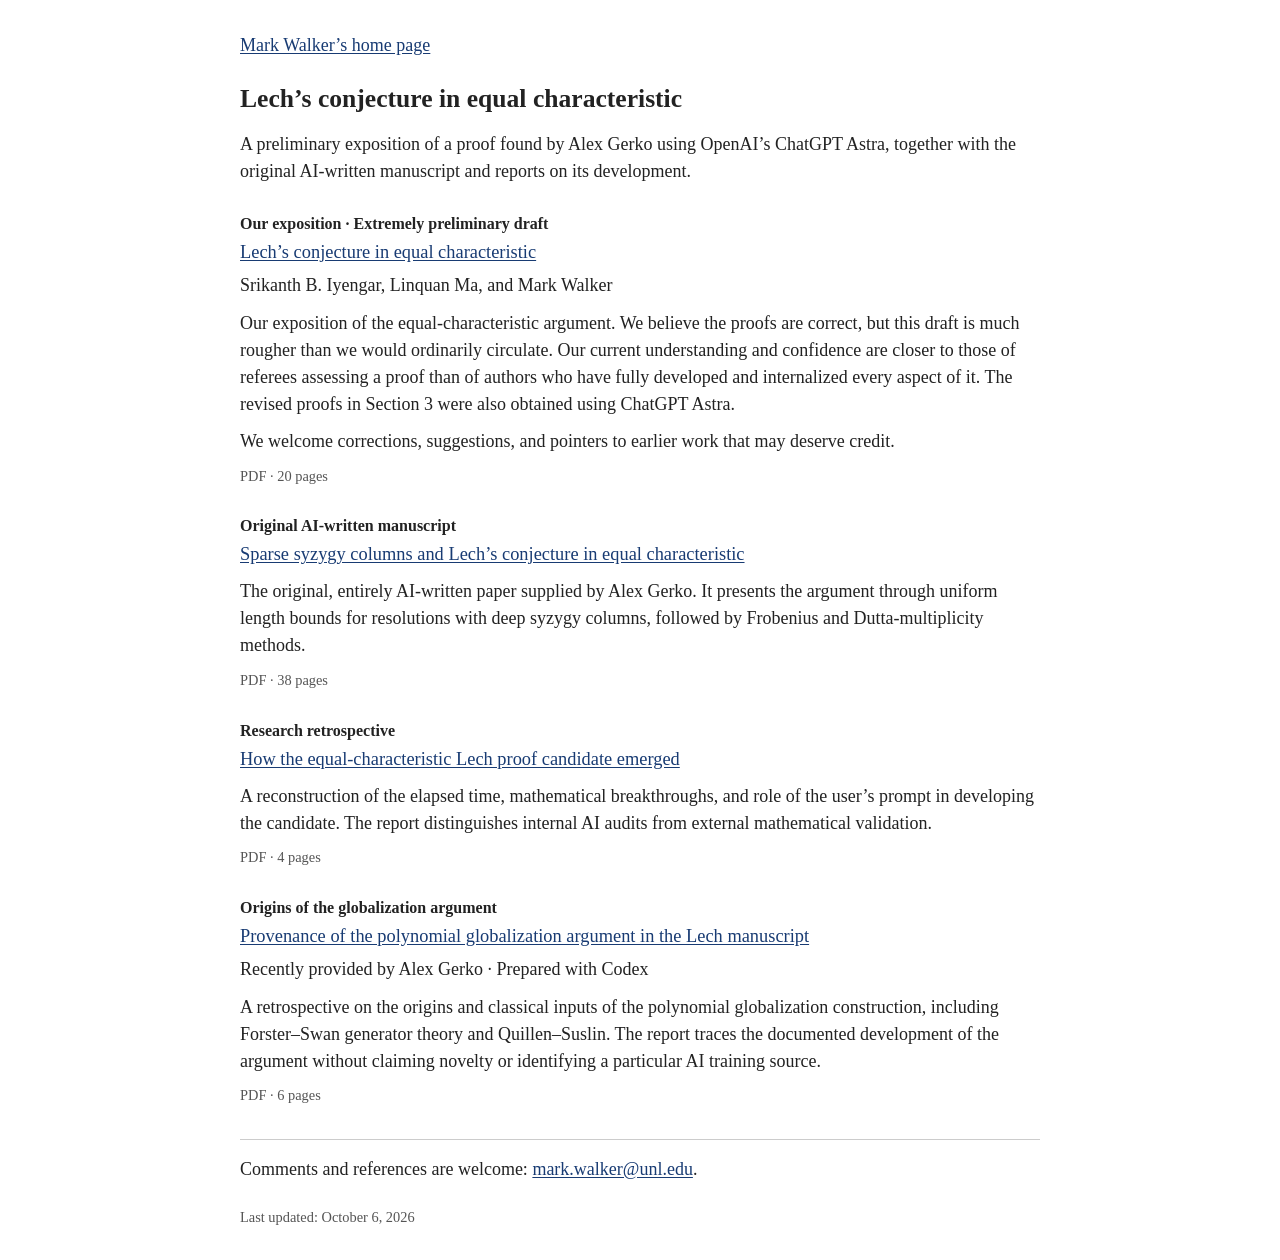
==== Lech.html @ 51a22527 "Add files via upload" ====
<!DOCTYPE html>
<html lang="en">
<head>
  <meta charset="utf-8">
  <meta name="viewport" content="width=device-width, initial-scale=1.0">
  <title>Lech’s conjecture in equal characteristic | Mark Walker</title>
  <style>
    body {
      max-width: 50rem;
      margin: 2rem auto;
      padding: 0 1.25rem;
      color: #222;
      background: white;
      font: 18px/1.5 Georgia, "Times New Roman", serif;
      text-align: left;
    }
    a { color: #183b73; text-decoration: underline; text-underline-offset: 0.12em; }
    a:visited { color: #59406b; }
    h1 { font-size: 1.6rem; line-height: 1.25; margin: 1.5rem 0 1rem; }
    h2 { font-size: 1.15rem; line-height: 1.4; margin: 0.25rem 0 0.4rem; font-weight: normal; }
    p { margin: 0.65rem 0; }
    article { margin-top: 1.7rem; }
    .paper-label { margin-bottom: 0.2rem; font-weight: bold; font-size: 1rem; }
    .byline { margin-top: 0.25rem; }
    .file-meta { color: #555; font-size: 0.9rem; margin-top: 0.35rem; }
    .feedback-note { border-top: 1px solid #ccc; padding-top: 1rem; margin-top: 2rem; }
    footer { color: #555; font-size: 0.9rem; margin-top: 1.5rem; }
    @media (max-width: 600px) {
      body { margin-top: 1rem; font-size: 17px; }
      h1 { font-size: 1.4rem; }
    }
  </style>
</head>
<body>
  <nav aria-label="Home"><a href="index.html">Mark Walker’s home page</a></nav>
  <main>
    <section class="research-feature" id="lech-conjecture" aria-labelledby="lech-heading">
      <header class="feature-header">
        <h1 id="lech-heading">Lech’s conjecture in equal characteristic</h1>
        <p>A preliminary exposition of a proof found by Alex Gerko using OpenAI’s ChatGPT Astra, together with the original AI-written manuscript and reports on its development.</p>
      </header>

      <article class="paper primary-paper" aria-labelledby="imw-title">
        <p class="paper-label">Our exposition · Extremely preliminary draft</p>
        <h2 id="imw-title"><a href="LengthConjecture.Oct.5.pdf">Lech’s conjecture in equal characteristic</a></h2>
        <p class="byline">Srikanth B. Iyengar, Linquan Ma, and Mark Walker</p>
        <p>Our exposition of the equal-characteristic argument. We believe the proofs are correct, but this draft is much rougher than we would ordinarily circulate. Our current understanding and confidence are closer to those of referees assessing a proof than of authors who have fully developed and internalized every aspect of it. The revised proofs in Section 3 were also obtained using ChatGPT Astra.</p>
        <p>We welcome corrections, suggestions, and pointers to earlier work that may deserve credit.</p>
        <p class="file-meta">PDF · 20 pages</p>
      </article>

      <div class="companion-papers">
        <article class="paper" aria-labelledby="original-title">
          <p class="paper-label">Original AI-written manuscript</p>
          <h2 id="original-title"><a href="lech_equal_characteristic_v4.pdf">Sparse syzygy columns and Lech’s conjecture in equal characteristic</a></h2>
          <p>The original, entirely AI-written paper supplied by Alex Gerko. It presents the argument through uniform length bounds for resolutions with deep syzygy columns, followed by Frobenius and Dutta-multiplicity methods.</p>
          <p class="file-meta">PDF · 38 pages</p>
        </article>

        <article class="paper" aria-labelledby="timeline-title">
          <p class="paper-label">Research retrospective</p>
          <h2 id="timeline-title"><a href="lech_equal_characteristic_proof_timeline.pdf">How the equal-characteristic Lech proof candidate emerged</a></h2>
          <p>A reconstruction of the elapsed time, mathematical breakthroughs, and role of the user’s prompt in developing the candidate. The report distinguishes internal AI audits from external mathematical validation.</p>
          <p class="file-meta">PDF · 4 pages</p>
        </article>
        <article class="paper provenance-paper" aria-labelledby="provenance-title">
          <p class="paper-label">Origins of the globalization argument</p>
          <h2 id="provenance-title"><a href="lech_globalization_idea_provenance.pdf">Provenance of the polynomial globalization argument in the Lech manuscript</a></h2>
          <p class="byline">Recently provided by Alex Gerko · Prepared with Codex</p>
          <p>A retrospective on the origins and classical inputs of the polynomial globalization construction, including Forster–Swan generator theory and Quillen–Suslin. The report traces the documented development of the argument without claiming novelty or identifying a particular AI training source.</p>
          <p class="file-meta">PDF · 6 pages</p>
        </article>
      </div>
      <p class="feedback-note">Comments and references are welcome: <a href="mailto:mark.walker@unl.edu">mark.walker@unl.edu</a>.</p>
    </section>
  </main>
  <footer>Last updated: October 6, 2026</footer>
</body>
</html>
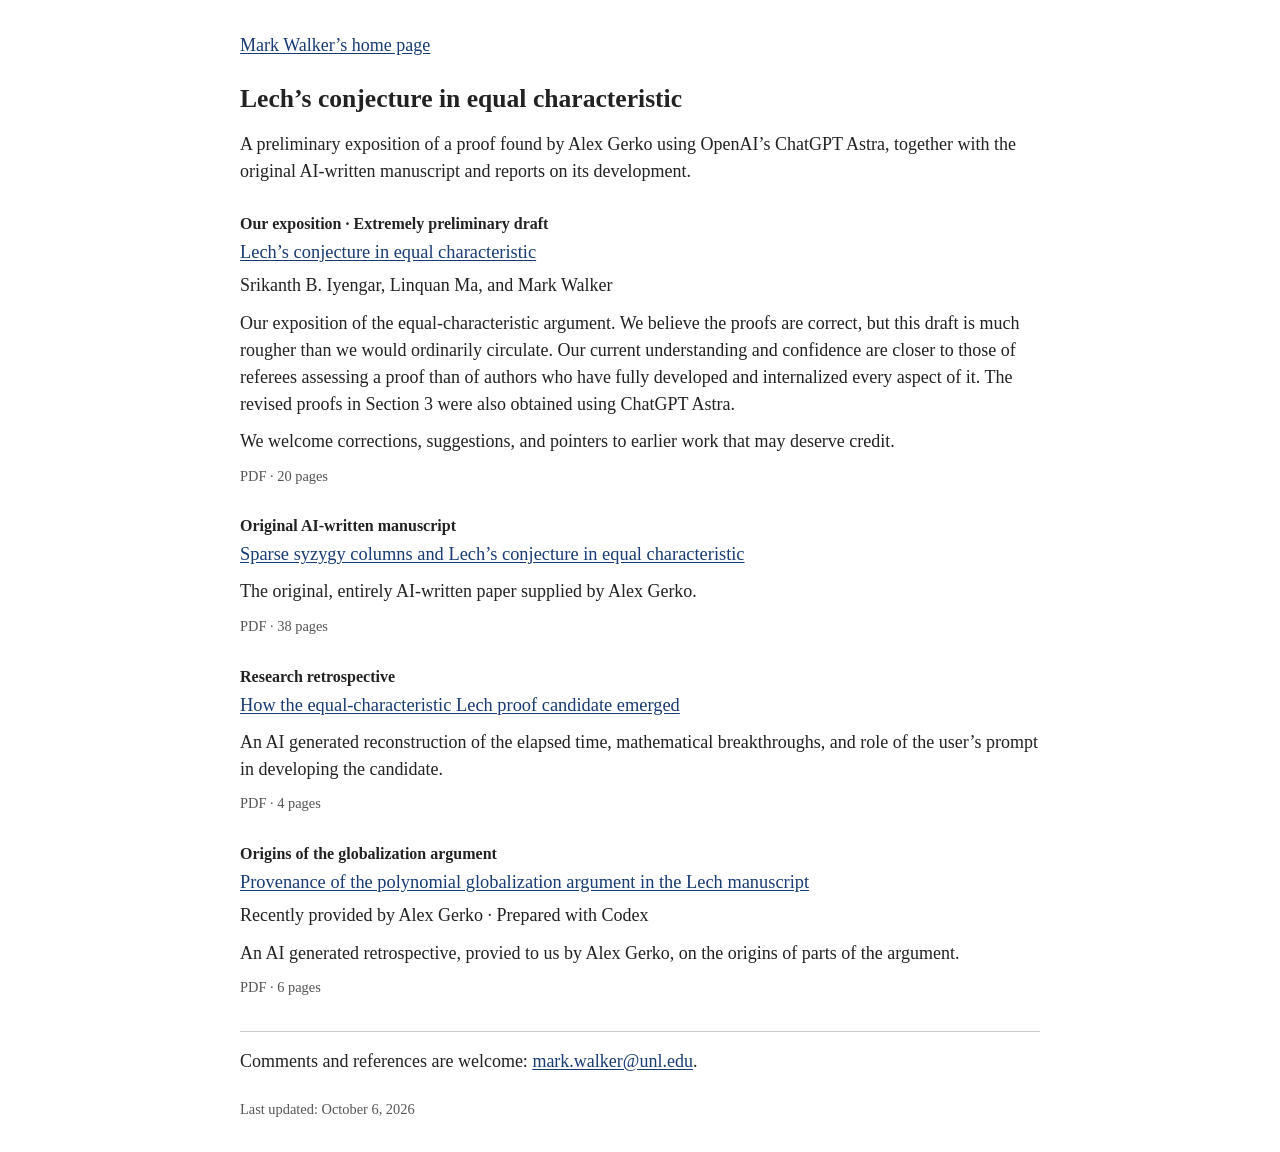
==== commit d74105d4: "Add files via upload" ====
--- a/Lech.html
+++ b/Lech.html
@@ -44,7 +44,13 @@
         <p class="paper-label">Our exposition · Extremely preliminary draft</p>
         <h2 id="imw-title"><a href="LengthConjecture.Oct.5.pdf">Lech’s conjecture in equal characteristic</a></h2>
         <p class="byline">Srikanth B. Iyengar, Linquan Ma, and Mark Walker</p>
-        <p>Our exposition of the equal-characteristic argument. We believe the proofs are correct, but this draft is much rougher than we would ordinarily circulate. Our current understanding and confidence are closer to those of referees assessing a proof than of authors who have fully developed and internalized every aspect of it. The revised proofs in Section 3 were also obtained using ChatGPT Astra.</p>
+        <p>Our exposition of the equal-characteristic argument. We
+        believe the proofs are correct, but this draft is much rougher
+than we would ordinarily circulate.
+Our current understanding and confidence are closer to those of
+        referees assessing a proof than of authors who have fully
+developed and internalized every aspect of it.
+The revised proofs in Section 3 were also obtained using ChatGPT Astra.</p>
         <p>We welcome corrections, suggestions, and pointers to earlier work that may deserve credit.</p>
         <p class="file-meta">PDF · 20 pages</p>
       </article>
@@ -53,21 +59,24 @@
         <article class="paper" aria-labelledby="original-title">
           <p class="paper-label">Original AI-written manuscript</p>
           <h2 id="original-title"><a href="lech_equal_characteristic_v4.pdf">Sparse syzygy columns and Lech’s conjecture in equal characteristic</a></h2>
-          <p>The original, entirely AI-written paper supplied by Alex Gerko. It presents the argument through uniform length bounds for resolutions with deep syzygy columns, followed by Frobenius and Dutta-multiplicity methods.</p>
+          <p>The original, entirely AI-written paper supplied by Alex Gerko. </p>
           <p class="file-meta">PDF · 38 pages</p>
         </article>
 
         <article class="paper" aria-labelledby="timeline-title">
           <p class="paper-label">Research retrospective</p>
           <h2 id="timeline-title"><a href="lech_equal_characteristic_proof_timeline.pdf">How the equal-characteristic Lech proof candidate emerged</a></h2>
-          <p>A reconstruction of the elapsed time, mathematical breakthroughs, and role of the user’s prompt in developing the candidate. The report distinguishes internal AI audits from external mathematical validation.</p>
+          <p>An AI generated reconstruction of the elapsed time, mathematical breakthroughs, and role of the user’s prompt in developing the candidate. </p>
           <p class="file-meta">PDF · 4 pages</p>
         </article>
         <article class="paper provenance-paper" aria-labelledby="provenance-title">
           <p class="paper-label">Origins of the globalization argument</p>
           <h2 id="provenance-title"><a href="lech_globalization_idea_provenance.pdf">Provenance of the polynomial globalization argument in the Lech manuscript</a></h2>
           <p class="byline">Recently provided by Alex Gerko · Prepared with Codex</p>
-          <p>A retrospective on the origins and classical inputs of the polynomial globalization construction, including Forster–Swan generator theory and Quillen–Suslin. The report traces the documented development of the argument without claiming novelty or identifying a particular AI training source.</p>
+          <p>An AI generated retrospective, provied to us by Alex
+          Gerko,  on the origins of parts of
+	the argument.
+	</p>
           <p class="file-meta">PDF · 6 pages</p>
         </article>
       </div>
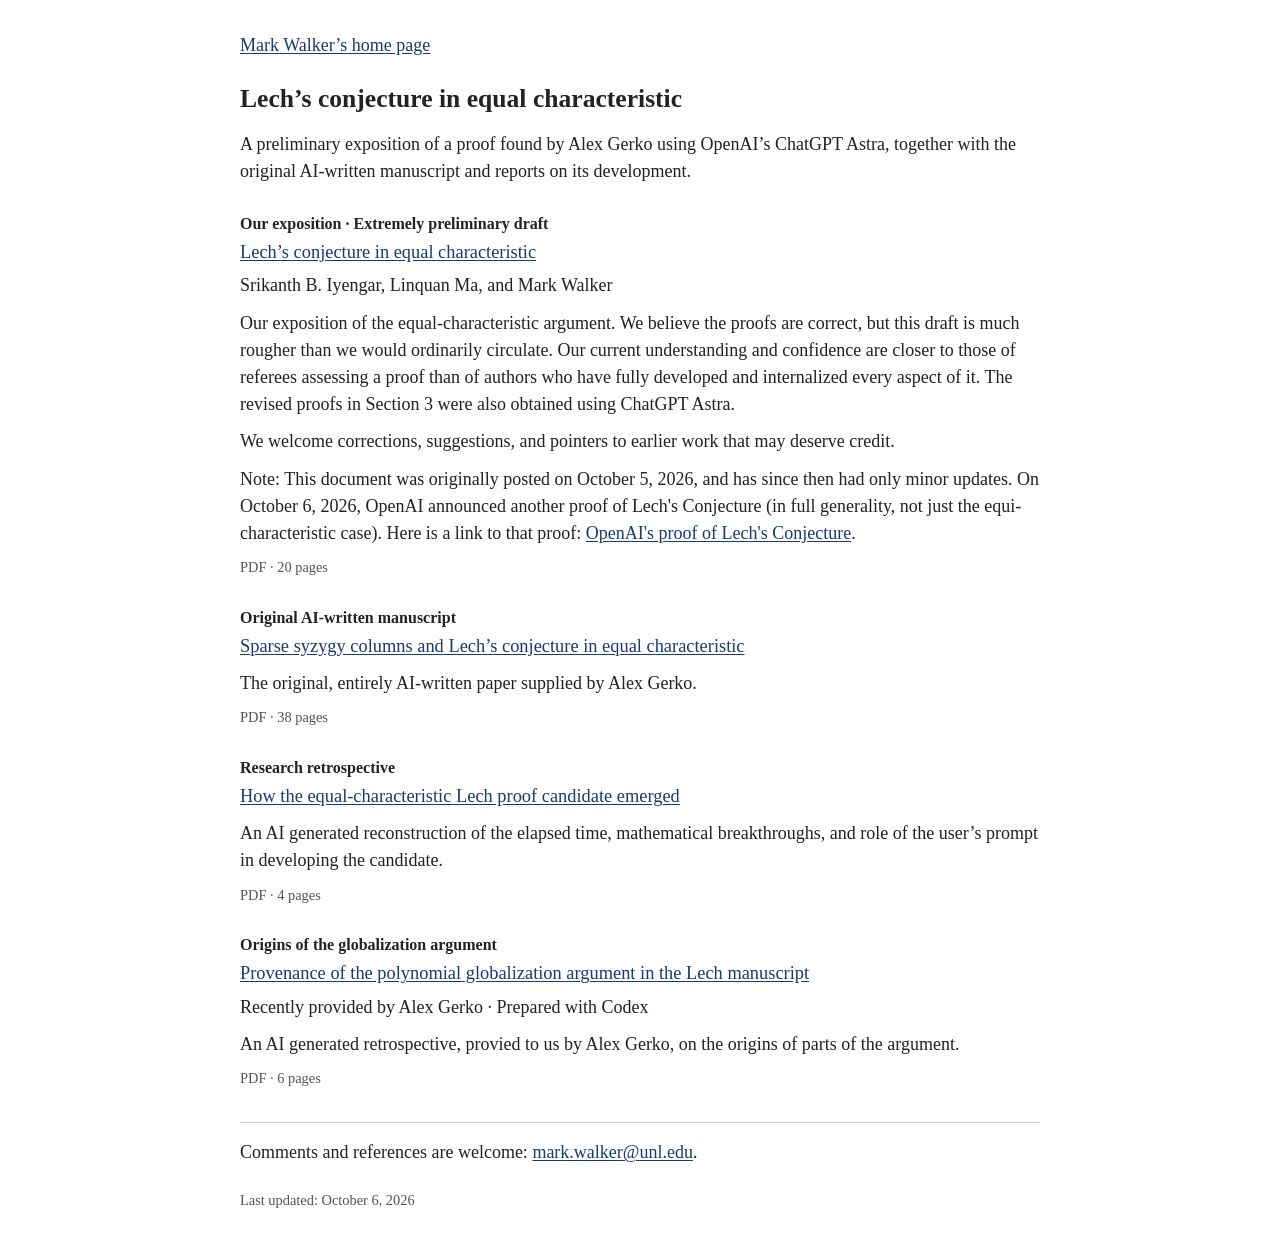
==== commit 74be8876: "Add files via upload" ====
--- a/Lech.html
+++ b/Lech.html
@@ -42,7 +42,7 @@
 
       <article class="paper primary-paper" aria-labelledby="imw-title">
         <p class="paper-label">Our exposition · Extremely preliminary draft</p>
-        <h2 id="imw-title"><a href="LengthConjecture.Oct.5.pdf">Lech’s conjecture in equal characteristic</a></h2>
+        <h2 id="imw-title"><a href="LengthConjecture.Oct.6.pdf">Lech’s conjecture in equal characteristic</a></h2>
         <p class="byline">Srikanth B. Iyengar, Linquan Ma, and Mark Walker</p>
         <p>Our exposition of the equal-characteristic argument. We
         believe the proofs are correct, but this draft is much rougher
@@ -52,6 +52,7 @@
 developed and internalized every aspect of it.
 The revised proofs in Section 3 were also obtained using ChatGPT Astra.</p>
         <p>We welcome corrections, suggestions, and pointers to earlier work that may deserve credit.</p>
+        <p>Note: This document was originally posted on October 5, 2026, and has since then had only minor updates. On October 6, 2026, OpenAI announced another proof of Lech's Conjecture (in full generality, not just the equi-characteristic case). Here is a link to that proof: <a href="https://github.com/openai/math/blob/main/preprints/Lechs-multiplicity-conjecture-September-23-2026/paper.pdf">OpenAI's proof of Lech's Conjecture</a>.</p>
         <p class="file-meta">PDF · 20 pages</p>
       </article>
 
